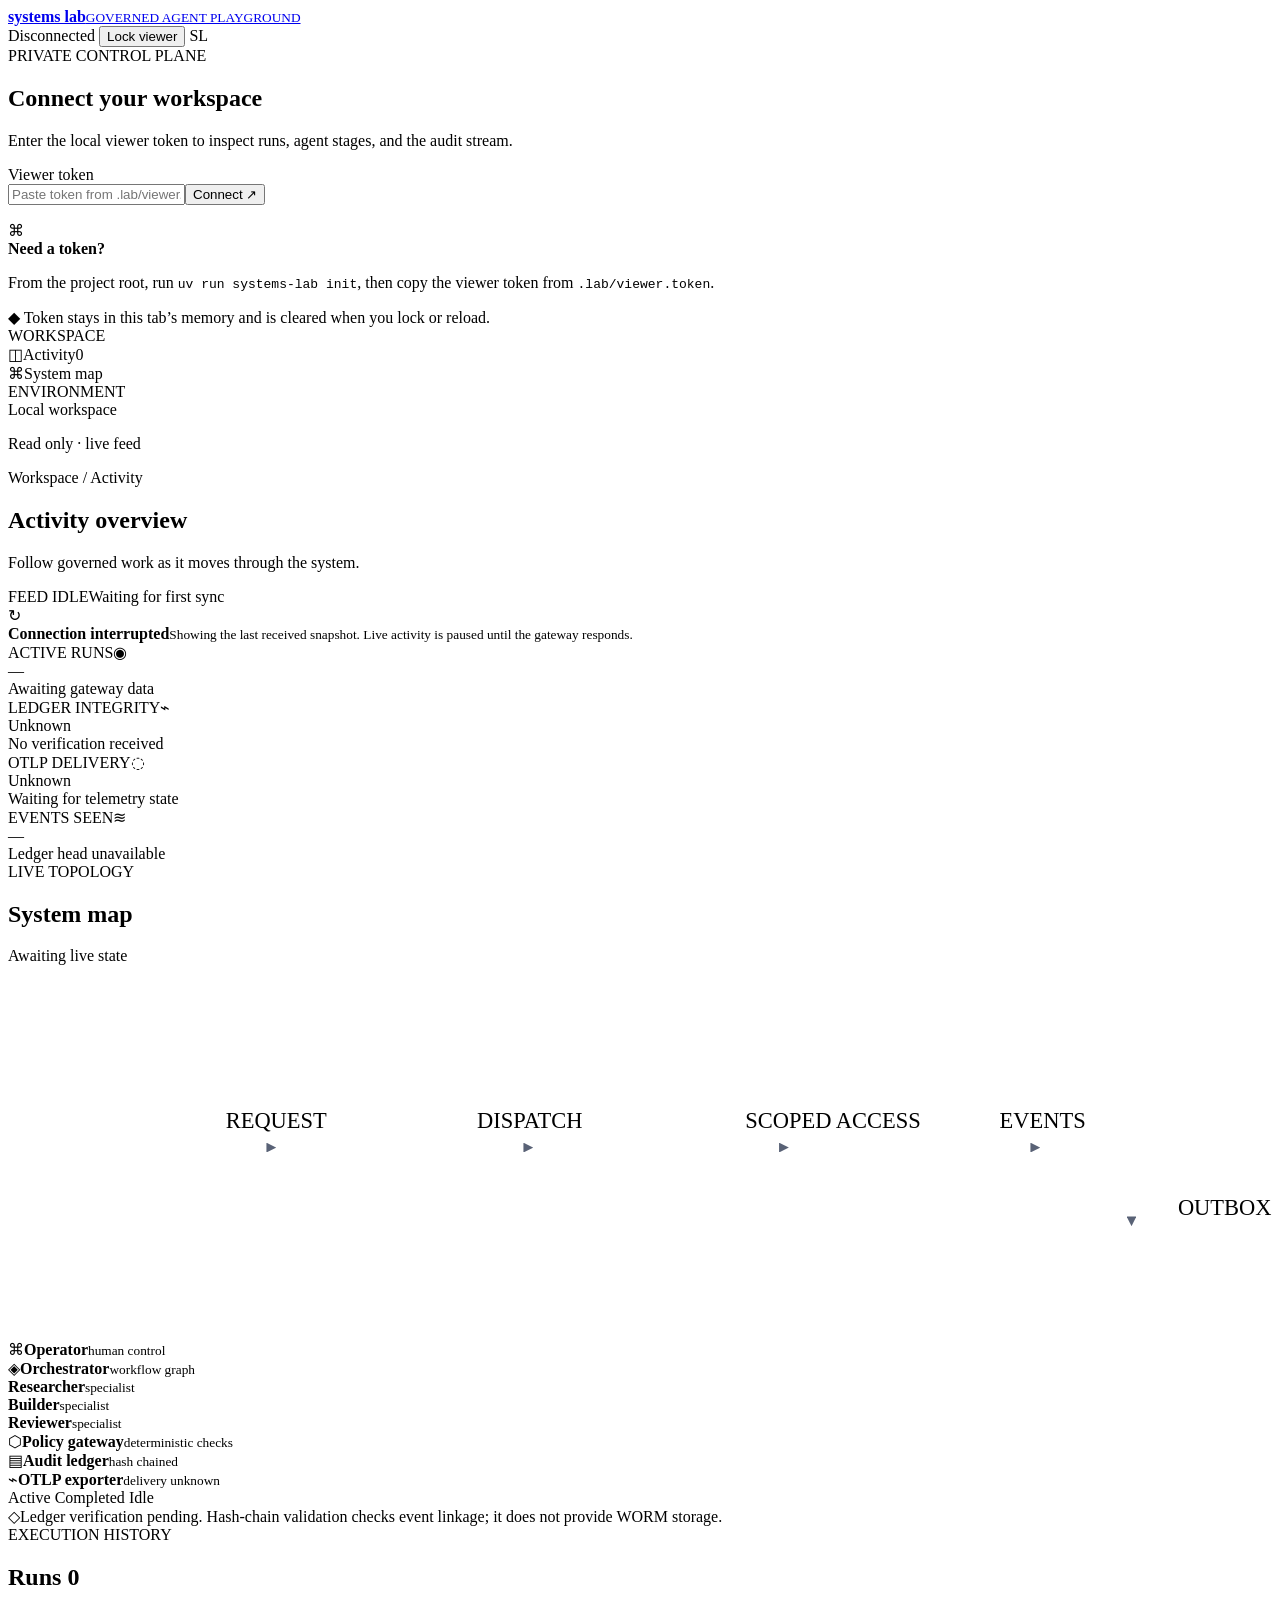
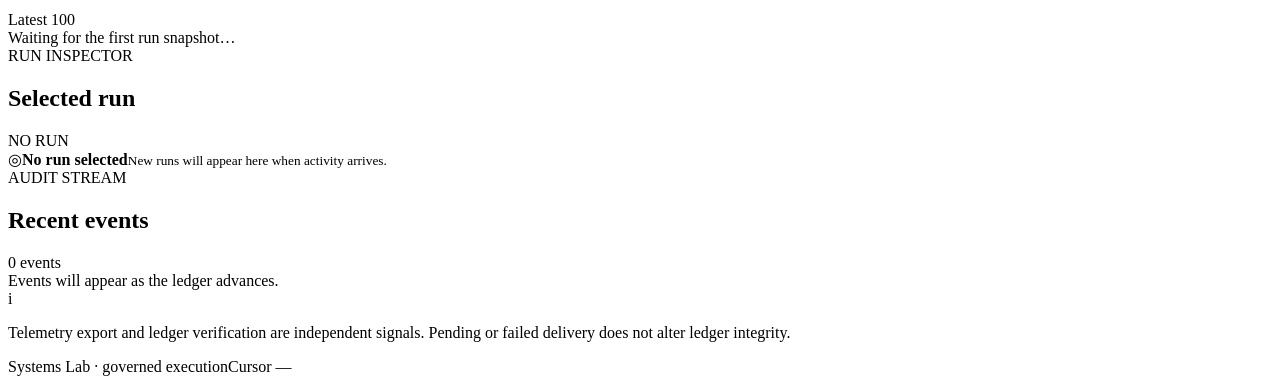
==== src/systems_lab/static/index.html @ c2b4142a "Add durable activity history, OpenTelemetry delivery and live dashboard" ====
<!doctype html>
<html lang="en">
  <head>
    <meta charset="utf-8">
    <meta name="viewport" content="width=device-width, initial-scale=1">
    <meta name="theme-color" content="#10141d">
    <link rel="icon" href="data:image/svg+xml,%3Csvg xmlns='http://www.w3.org/2000/svg' viewBox='0 0 64 64'%3E%3Crect width='64' height='64' rx='16' fill='%23171927'/%3E%3Cpath d='M18 40V24h6v16zm11 0V16h6v24zm11 0V29h6v11z' fill='%23a69bff'/%3E%3C/svg%3E">
    <title>Systems Lab · Activity</title>
    <link rel="stylesheet" href="/static/style.css">
    <script src="/static/app.js" defer></script>
  </head>
  <body>
    <main class="app-shell">
      <header class="topbar">
        <a class="brand" href="/dashboard" aria-label="Systems Lab dashboard home">
          <span class="brand-mark" aria-hidden="true"><span></span><span></span><span></span></span>
          <span><strong>systems lab</strong><small>GOVERNED AGENT PLAYGROUND</small></span>
        </a>
        <div class="topbar-right">
          <span id="connection" class="connection" data-state="offline" role="status" aria-live="polite"><i></i><span>Disconnected</span></span>
          <button id="logout" class="button button-quiet hidden" type="button">Lock viewer</button>
          <span class="avatar" aria-hidden="true">SL</span>
        </div>
      </header>

      <section id="auth-gate" class="auth-gate" aria-labelledby="auth-title">
        <div class="auth-card">
          <div class="eyebrow"><span class="eyebrow-line"></span> PRIVATE CONTROL PLANE</div>
          <h1 id="auth-title">Connect your workspace</h1>
          <p class="auth-copy">Enter the local viewer token to inspect runs, agent stages, and the audit stream.</p>
          <form id="token-form">
            <label for="token">Viewer token</label>
            <div class="token-row"><input id="token" name="token" type="password" autocomplete="off" spellcheck="false" required placeholder="Paste token from .lab/viewer.token"><button class="button button-primary" type="submit">Connect <span aria-hidden="true">↗</span></button></div>
            <p id="auth-error" class="form-error" role="alert"></p>
          </form>
          <div class="setup-note"><span class="setup-icon" aria-hidden="true">⌘</span><div><strong>Need a token?</strong><p>From the project root, run <code>uv run systems-lab init</code>, then copy the viewer token from <code>.lab/viewer.token</code>.</p></div></div>
          <div class="auth-foot"><span class="shield" aria-hidden="true">◆</span> Token stays in this tab’s memory and is cleared when you lock or reload.</div>
        </div>
        <div class="auth-orbit orbit-one" aria-hidden="true"></div><div class="auth-orbit orbit-two" aria-hidden="true"></div>
      </section>

      <div id="dashboard" class="dashboard hidden">
        <aside class="rail" aria-label="Workspace navigation">
          <div class="rail-label">WORKSPACE</div>
          <div class="rail-item active"><span class="rail-icon">◫</span><span>Activity</span><span class="rail-count" id="run-count">0</span></div>
          <div class="rail-item muted"><span class="rail-icon">⌘</span><span>System map</span></div>
          <div class="rail-bottom"><div class="rail-label">ENVIRONMENT</div><div class="env-label"><i></i><span>Local workspace</span></div><p>Read only · live feed</p></div>
        </aside>

        <section class="content">
          <div class="page-heading">
            <div><div class="breadcrumb">Workspace <span>/</span> Activity</div><h1>Activity overview</h1><p>Follow governed work as it moves through the system.</p></div>
            <div class="heading-meta"><span id="feed-badge" class="live-pill" data-state="offline"><i></i> FEED IDLE</span><span id="updated-at" class="updated-at">Waiting for first sync</span></div>
          </div>

          <div id="stale-banner" class="stale-banner hidden" role="status"><span>↻</span><div><strong>Connection interrupted</strong><small>Showing the last received snapshot. Live activity is paused until the gateway responds.</small></div></div>

          <section class="metrics" aria-label="System status">
            <article class="metric-card"><div class="metric-top"><span>ACTIVE RUNS</span><span class="metric-symbol violet">◉</span></div><div id="metric-active" class="metric-value">—</div><div id="metric-active-note" class="metric-note">Awaiting gateway data</div></article>
            <article class="metric-card"><div class="metric-top"><span>LEDGER INTEGRITY</span><span class="metric-symbol green">⌁</span></div><div id="metric-integrity" class="metric-value metric-word">Unknown</div><div id="metric-integrity-note" class="metric-note">No verification received</div></article>
            <article class="metric-card"><div class="metric-top"><span>OTLP DELIVERY</span><span class="metric-symbol blue">◌</span></div><div id="metric-otlp" class="metric-value metric-word">Unknown</div><div id="metric-otlp-note" class="metric-note">Waiting for telemetry state</div></article>
            <article class="metric-card"><div class="metric-top"><span>EVENTS SEEN</span><span class="metric-symbol amber">≋</span></div><div id="metric-events" class="metric-value">—</div><div id="metric-head" class="metric-note">Ledger head unavailable</div></article>
          </section>

          <div class="main-grid">
            <section class="panel system-panel" aria-labelledby="map-title">
                <div class="panel-heading"><div><div class="eyebrow">LIVE TOPOLOGY</div><h2 id="map-title">System map</h2></div><span id="map-state" class="subtle-label">Awaiting live state</span></div>
                <div class="map-scroll"><div class="system-map" id="system-map" aria-label="System component topology">
                  <svg class="wires" viewBox="0 0 900 264" role="img" aria-label="Operator connects to the orchestrator, which coordinates three agents through a policy gateway. Events are stored in the ledger and sent to OTLP.">
                    <defs><marker id="arrow" markerWidth="7" markerHeight="7" refX="6" refY="3.5" orient="auto"><path d="M0 0L7 3.5L0 7Z" fill="#596276"/></marker></defs>
                    <path class="wire" d="M130 130H190" marker-end="url(#arrow)"/><path class="wire" d="M318 130H373" marker-end="url(#arrow)"/>
                    <path class="wire" d="M495 130H555" marker-end="url(#arrow)"/><path class="wire" d="M684 130H734" marker-end="url(#arrow)"/>
                    <path class="wire wire-branch" d="M800 158V185" marker-end="url(#arrow)"/>
                    <text x="155" y="116">REQUEST</text><text x="334" y="116">DISPATCH</text><text x="525" y="116">SCOPED ACCESS</text><text x="706" y="116">EVENTS</text><text x="833" y="178">OUTBOX</text>
                  </svg>
                  <div class="map-node operator" data-component="operator"><span class="node-icon">⌘</span><strong>Operator</strong><small>human control</small></div>
                  <div class="map-node orchestrator" data-component="orchestrator"><span class="node-icon">◈</span><strong>Orchestrator</strong><small id="orchestrator-label">workflow graph</small></div>
                  <div class="agent-stack" aria-label="Specialist agents">
                    <div class="map-node agent" data-agent="researcher"><span class="agent-dot"></span><strong>Researcher</strong><small>specialist</small></div>
                    <div class="map-node agent" data-agent="builder"><span class="agent-dot"></span><strong>Builder</strong><small>specialist</small></div>
                    <div class="map-node agent" data-agent="reviewer"><span class="agent-dot"></span><strong>Reviewer</strong><small>specialist</small></div>
                  </div>
                  <div class="map-node gateway" data-component="gateway"><span class="node-icon">⬡</span><strong>Policy gateway</strong><small>deterministic checks</small></div>
                  <div class="map-node store-node ledger" data-component="ledger"><span class="node-icon">▤</span><strong>Audit ledger</strong><small>hash chained</small></div>
                  <div class="map-node store-node otlp" data-component="otlp"><span class="node-icon">⌁</span><strong>OTLP exporter</strong><small id="otlp-label">delivery unknown</small></div>
                  <div class="map-legend"><span><i class="legend-dot live"></i> Active</span><span><i class="legend-dot done"></i> Completed</span><span><i class="legend-dot idle"></i> Idle</span></div>
                </div></div>
                <div id="integrity-caption" class="integrity-caption"><span class="caption-icon">◇</span><span>Ledger verification pending. Hash-chain validation checks event linkage; it does not provide WORM storage.</span></div>
            </section>

            <div class="primary-column">
              <section class="panel runs-panel" aria-labelledby="runs-title">
                <div class="panel-heading"><div><div class="eyebrow">EXECUTION HISTORY</div><h2 id="runs-title">Runs <span id="runs-total" class="heading-count">0</span></h2></div><span class="subtle-label">Latest 100</span></div>
                <div id="runs-list" class="runs-list"><div class="empty-inline">Waiting for the first run snapshot…</div></div>
              </section>
            </div>

            <aside class="detail-column">
              <section class="panel selected-panel" aria-labelledby="selected-title">
                <div class="panel-heading"><div><div class="eyebrow">RUN INSPECTOR</div><h2 id="selected-title">Selected run</h2></div><span id="run-mode" class="mode-badge">NO RUN</span></div>
                <div id="run-detail" class="run-detail"><div class="empty-detail"><span>◎</span><strong>No run selected</strong><small>New runs will appear here when activity arrives.</small></div></div>
              </section>
              <section class="panel timeline-panel" aria-labelledby="timeline-title">
                <div class="panel-heading"><div><div class="eyebrow">AUDIT STREAM</div><h2 id="timeline-title">Recent events</h2></div><span id="event-count" class="subtle-label">0 events</span></div>
                <div id="event-list" class="event-list"><div class="empty-inline">Events will appear as the ledger advances.</div></div>
              </section>
              <section class="telemetry-footnote"><span class="footnote-icon">i</span><p>Telemetry export and ledger verification are independent signals. Pending or failed delivery does not alter ledger integrity.</p></section>
            </aside>
          </div>
          <footer class="page-footer"><span>Systems Lab <span class="footer-sep">·</span> governed execution</span><span id="footer-cursor">Cursor —</span></footer>
        </section>
      </div>
    </main>
  </body>
</html>
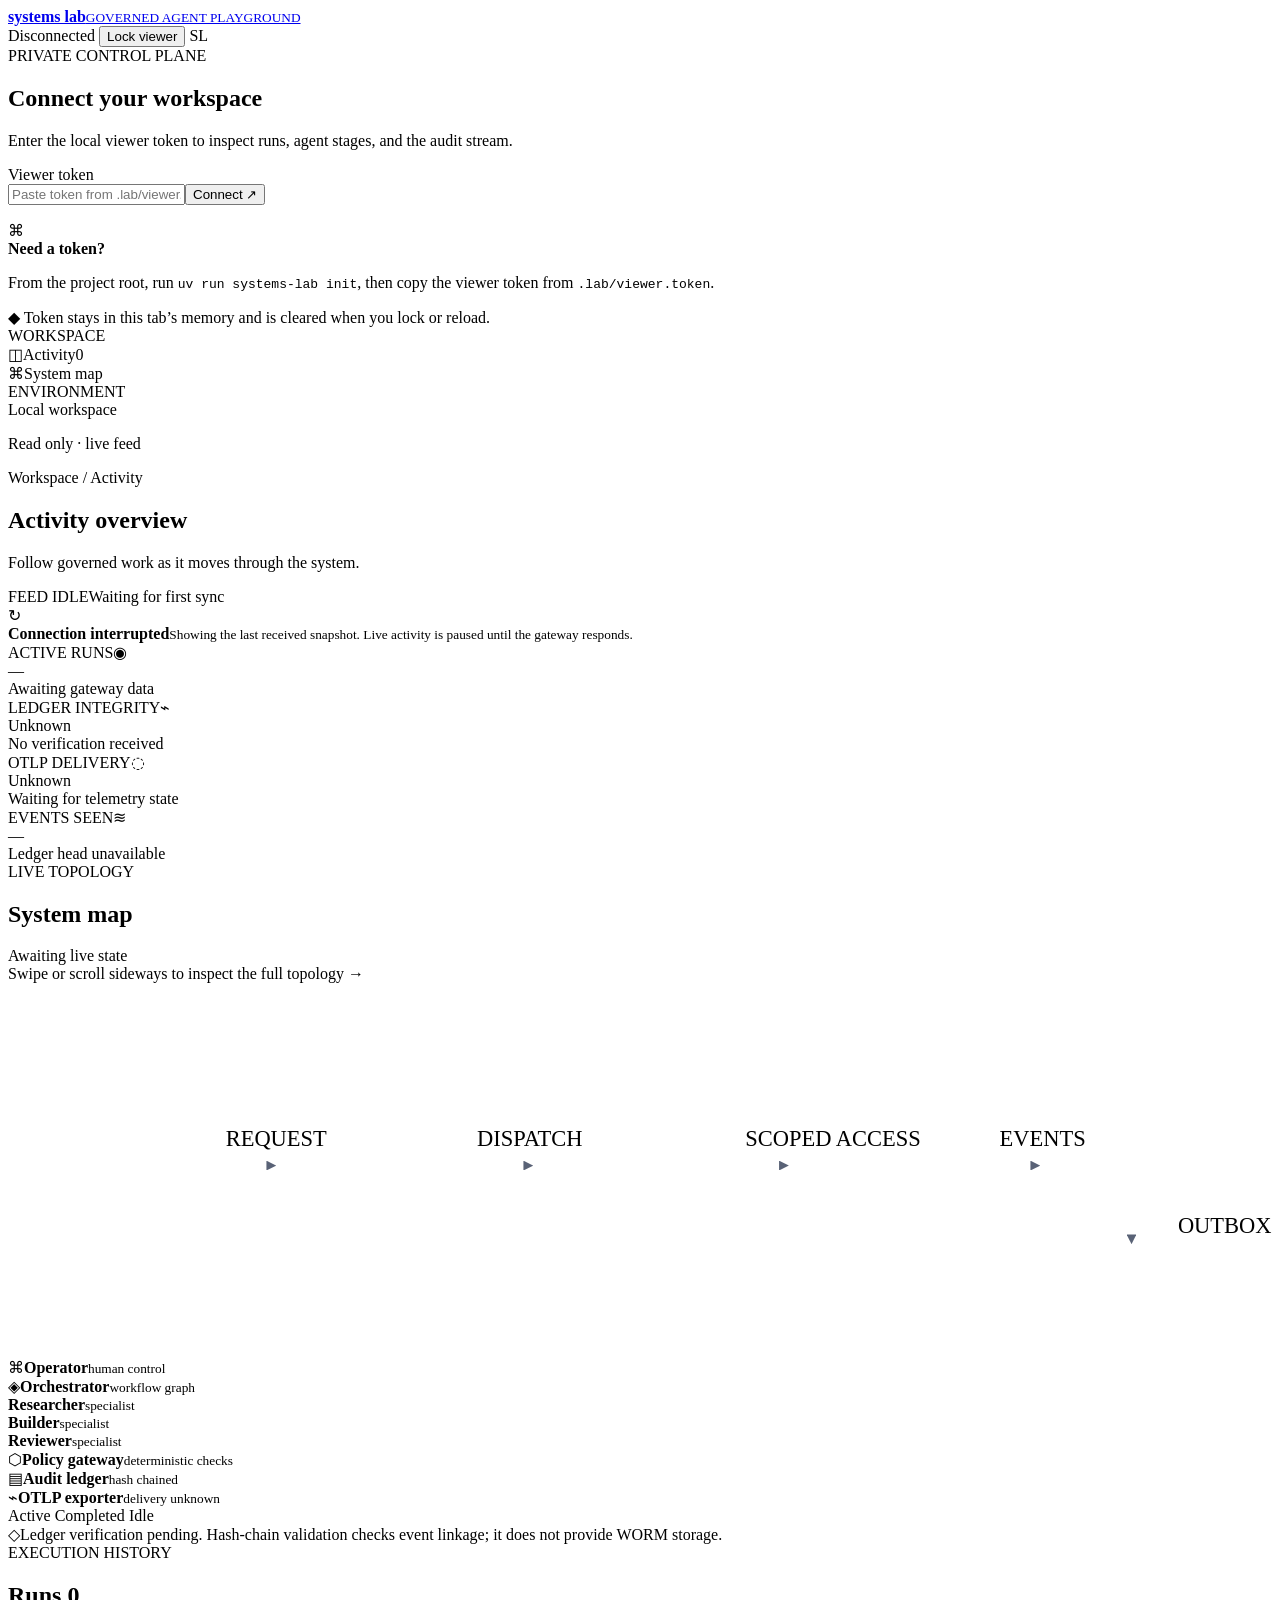
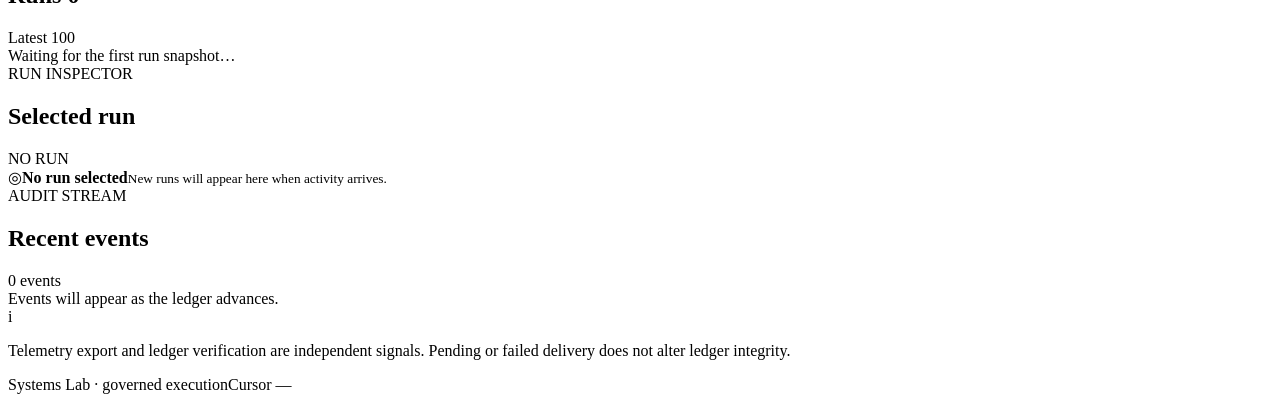
==== commit 3908b95c: "Fix Collector storage and keep activity reads independent of writers" ====
--- a/src/systems_lab/static/index.html
+++ b/src/systems_lab/static/index.html
@@ -65,8 +65,9 @@
           <div class="main-grid">
             <section class="panel system-panel" aria-labelledby="map-title">
                 <div class="panel-heading"><div><div class="eyebrow">LIVE TOPOLOGY</div><h2 id="map-title">System map</h2></div><span id="map-state" class="subtle-label">Awaiting live state</span></div>
+                <div class="map-scroll-hint">Swipe or scroll sideways to inspect the full topology <span aria-hidden="true">→</span></div>
                 <div class="map-scroll"><div class="system-map" id="system-map" aria-label="System component topology">
-                  <svg class="wires" viewBox="0 0 900 264" role="img" aria-label="Operator connects to the orchestrator, which coordinates three agents through a policy gateway. Events are stored in the ledger and sent to OTLP.">
+                  <svg class="wires" viewBox="0 0 900 264" role="img" aria-label="The operator starts an orchestrated workflow. Specialist agents use the deterministic policy gateway, which records events in the audit ledger. The ledger outbox sends telemetry to OTLP.">
                     <defs><marker id="arrow" markerWidth="7" markerHeight="7" refX="6" refY="3.5" orient="auto"><path d="M0 0L7 3.5L0 7Z" fill="#596276"/></marker></defs>
                     <path class="wire" d="M130 130H190" marker-end="url(#arrow)"/><path class="wire" d="M318 130H373" marker-end="url(#arrow)"/>
                     <path class="wire" d="M495 130H555" marker-end="url(#arrow)"/><path class="wire" d="M684 130H734" marker-end="url(#arrow)"/>
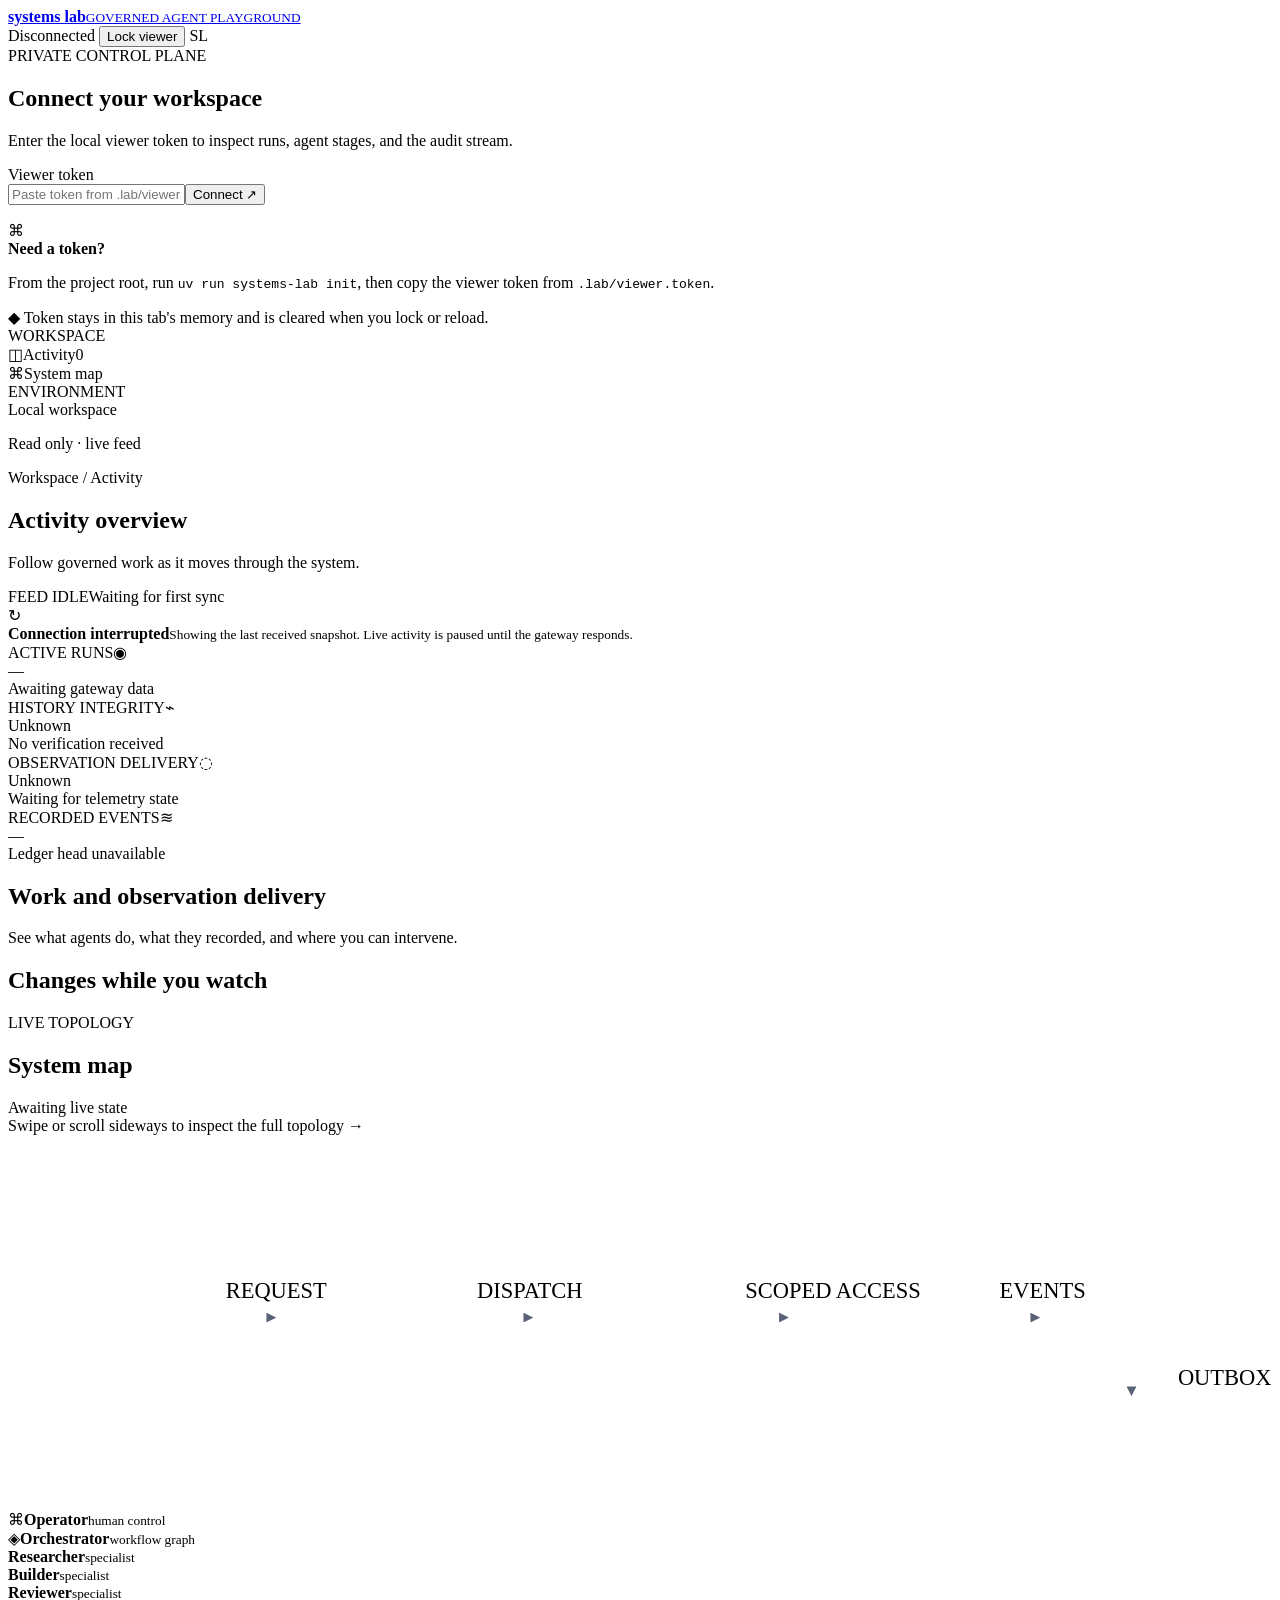
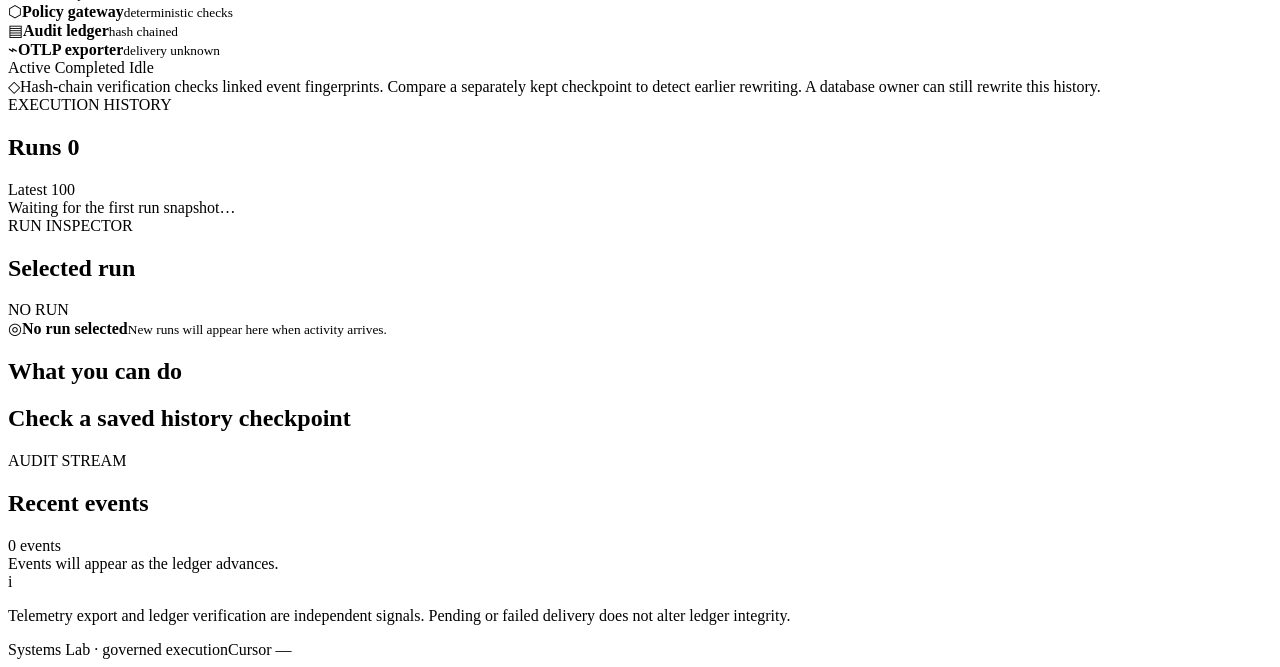
==== commit e809c848: "feat: explain agent activity, waits and history checks" ====
--- a/src/systems_lab/static/index.html
+++ b/src/systems_lab/static/index.html
@@ -7,6 +7,8 @@
     <link rel="icon" href="data:image/svg+xml,%3Csvg xmlns='http://www.w3.org/2000/svg' viewBox='0 0 64 64'%3E%3Crect width='64' height='64' rx='16' fill='%23171927'/%3E%3Cpath d='M18 40V24h6v16zm11 0V16h6v24zm11 0V29h6v11z' fill='%23a69bff'/%3E%3C/svg%3E">
     <title>Systems Lab · Activity</title>
     <link rel="stylesheet" href="/static/style.css">
+    <script src="/static/checkpoint.js" defer></script>
+    <script src="/static/learning.js" defer></script>
     <script src="/static/app.js" defer></script>
   </head>
   <body>
@@ -34,7 +36,7 @@
             <p id="auth-error" class="form-error" role="alert"></p>
           </form>
           <div class="setup-note"><span class="setup-icon" aria-hidden="true">⌘</span><div><strong>Need a token?</strong><p>From the project root, run <code>uv run systems-lab init</code>, then copy the viewer token from <code>.lab/viewer.token</code>.</p></div></div>
-          <div class="auth-foot"><span class="shield" aria-hidden="true">◆</span> Token stays in this tab’s memory and is cleared when you lock or reload.</div>
+          <div class="auth-foot"><span class="shield" aria-hidden="true">◆</span> Token stays in this tab's memory and is cleared when you lock or reload.</div>
         </div>
         <div class="auth-orbit orbit-one" aria-hidden="true"></div><div class="auth-orbit orbit-two" aria-hidden="true"></div>
       </section>
@@ -57,9 +59,21 @@
 
           <section class="metrics" aria-label="System status">
             <article class="metric-card"><div class="metric-top"><span>ACTIVE RUNS</span><span class="metric-symbol violet">◉</span></div><div id="metric-active" class="metric-value">—</div><div id="metric-active-note" class="metric-note">Awaiting gateway data</div></article>
-            <article class="metric-card"><div class="metric-top"><span>LEDGER INTEGRITY</span><span class="metric-symbol green">⌁</span></div><div id="metric-integrity" class="metric-value metric-word">Unknown</div><div id="metric-integrity-note" class="metric-note">No verification received</div></article>
-            <article class="metric-card"><div class="metric-top"><span>OTLP DELIVERY</span><span class="metric-symbol blue">◌</span></div><div id="metric-otlp" class="metric-value metric-word">Unknown</div><div id="metric-otlp-note" class="metric-note">Waiting for telemetry state</div></article>
-            <article class="metric-card"><div class="metric-top"><span>EVENTS SEEN</span><span class="metric-symbol amber">≋</span></div><div id="metric-events" class="metric-value">—</div><div id="metric-head" class="metric-note">Ledger head unavailable</div></article>
+            <article class="metric-card"><div class="metric-top"><span>HISTORY INTEGRITY</span><span class="metric-symbol green">⌁</span></div><div id="metric-integrity" class="metric-value metric-word">Unknown</div><div id="metric-integrity-note" class="metric-note">No verification received</div></article>
+            <article class="metric-card"><div class="metric-top"><span>OBSERVATION DELIVERY</span><span class="metric-symbol blue">◌</span></div><div id="metric-otlp" class="metric-value metric-word">Unknown</div><div id="metric-otlp-note" class="metric-note">Waiting for telemetry state</div></article>
+            <article class="metric-card"><div class="metric-top"><span>RECORDED EVENTS</span><span class="metric-symbol amber">≋</span></div><div id="metric-events" class="metric-value">—</div><div id="metric-head" class="metric-note">Ledger head unavailable</div></article>
+          </section>
+
+          <section class="panel learning-panel" aria-labelledby="learning-flow-title">
+            <div class="panel-heading"><h2 id="learning-flow-title">Work and observation delivery</h2></div>
+            <div id="learning-flow" class="learning-flow-content">
+              <p>See what agents do, what they recorded, and where you can intervene.</p>
+            </div>
+          </section>
+
+          <section class="panel learning-panel" aria-labelledby="learning-history-title">
+            <div class="panel-heading"><h2 id="learning-history-title">Changes while you watch</h2></div>
+            <div id="learning-history" class="learning-history-content"></div>
           </section>
 
           <div class="main-grid">
@@ -86,7 +100,7 @@
                   <div class="map-node store-node otlp" data-component="otlp"><span class="node-icon">⌁</span><strong>OTLP exporter</strong><small id="otlp-label">delivery unknown</small></div>
                   <div class="map-legend"><span><i class="legend-dot live"></i> Active</span><span><i class="legend-dot done"></i> Completed</span><span><i class="legend-dot idle"></i> Idle</span></div>
                 </div></div>
-                <div id="integrity-caption" class="integrity-caption"><span class="caption-icon">◇</span><span>Ledger verification pending. Hash-chain validation checks event linkage; it does not provide WORM storage.</span></div>
+                <div id="integrity-caption" class="integrity-caption"><span class="caption-icon">◇</span><span>Hash-chain verification checks linked event fingerprints. Compare a separately kept checkpoint to detect earlier rewriting. A database owner can still rewrite this history.</span></div>
             </section>
 
             <div class="primary-column">
@@ -101,6 +115,14 @@
                 <div class="panel-heading"><div><div class="eyebrow">RUN INSPECTOR</div><h2 id="selected-title">Selected run</h2></div><span id="run-mode" class="mode-badge">NO RUN</span></div>
                 <div id="run-detail" class="run-detail"><div class="empty-detail"><span>◎</span><strong>No run selected</strong><small>New runs will appear here when activity arrives.</small></div></div>
               </section>
+              <section class="panel learning-panel" aria-labelledby="learning-control-title">
+                <div class="panel-heading"><h2 id="learning-control-title">What you can do</h2></div>
+                <div id="learning-control" class="learning-control-content"></div>
+              </section>
+              <section class="panel learning-panel" aria-labelledby="learning-checkpoint-title">
+                <div class="panel-heading"><h2 id="learning-checkpoint-title">Check a saved history checkpoint</h2></div>
+                <div id="learning-checkpoint" class="learning-checkpoint-content"></div>
+              </section>
               <section class="panel timeline-panel" aria-labelledby="timeline-title">
                 <div class="panel-heading"><div><div class="eyebrow">AUDIT STREAM</div><h2 id="timeline-title">Recent events</h2></div><span id="event-count" class="subtle-label">0 events</span></div>
                 <div id="event-list" class="event-list"><div class="empty-inline">Events will appear as the ledger advances.</div></div>
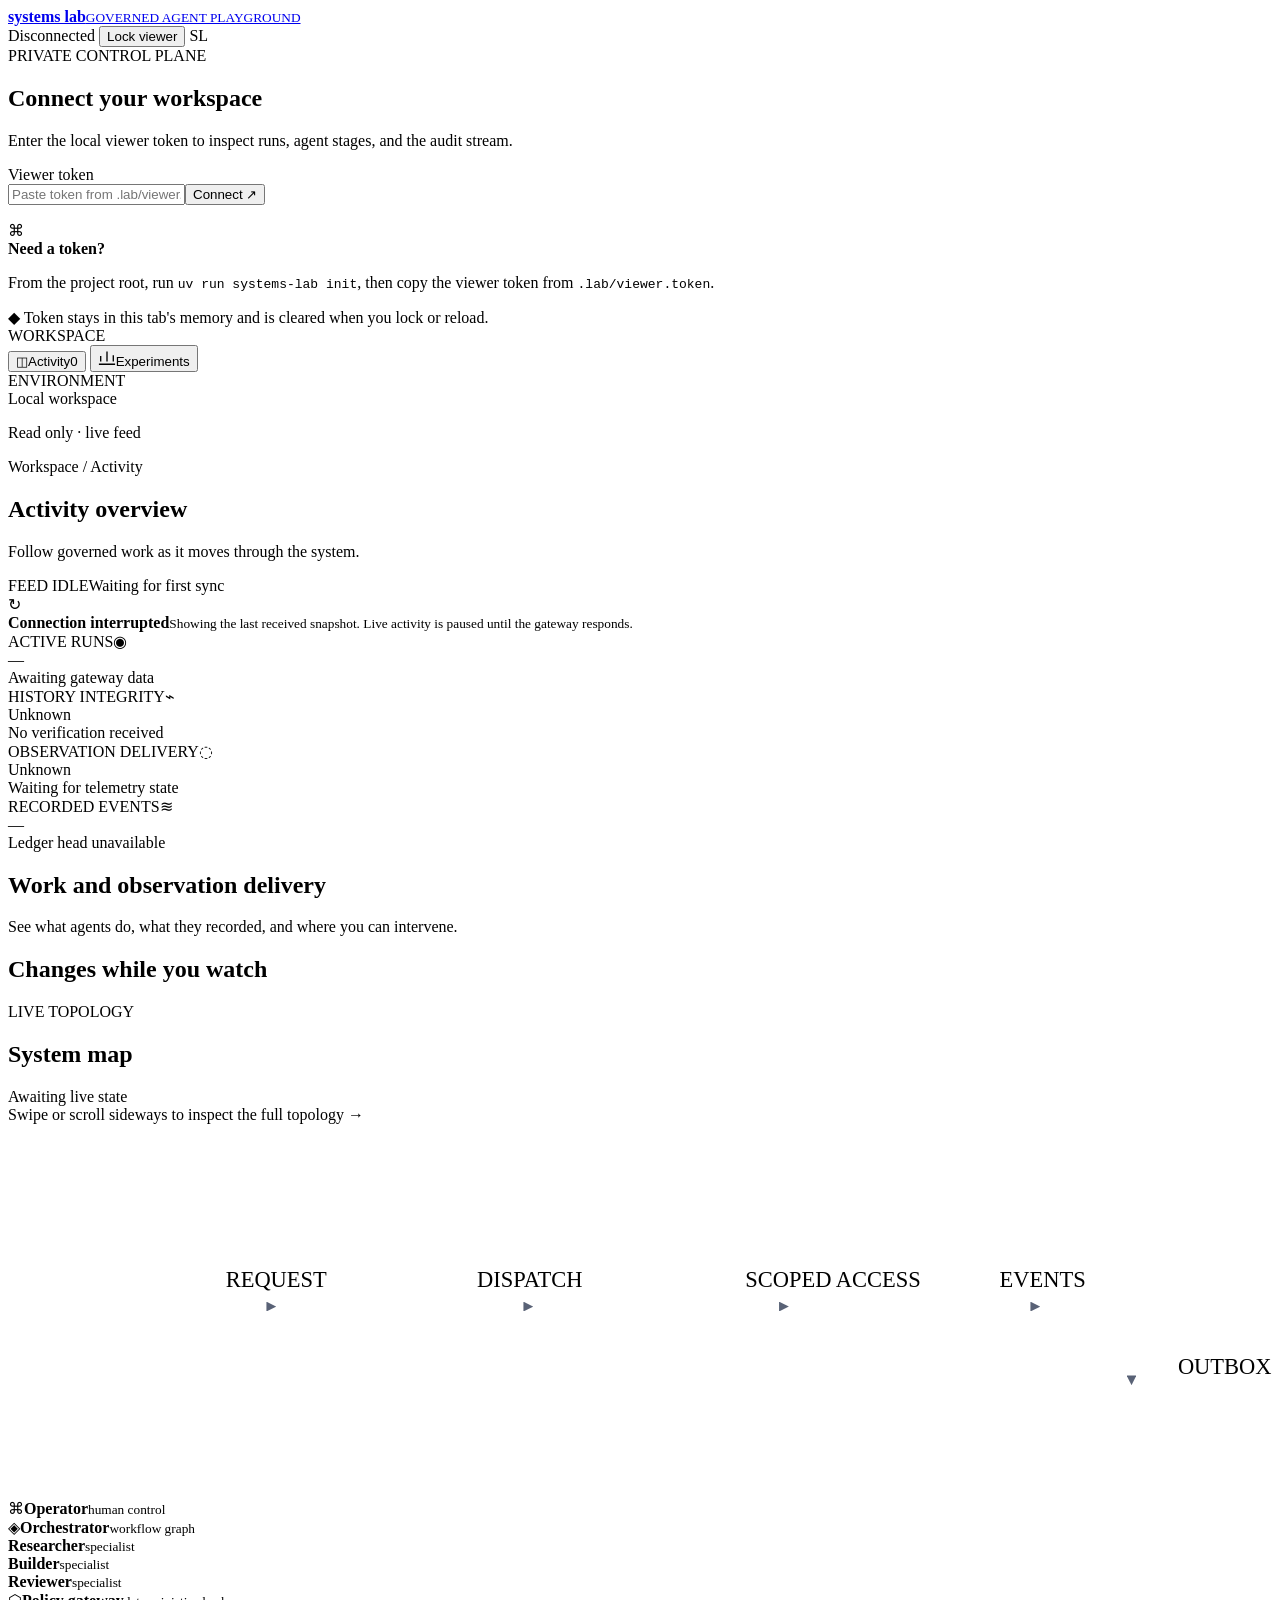
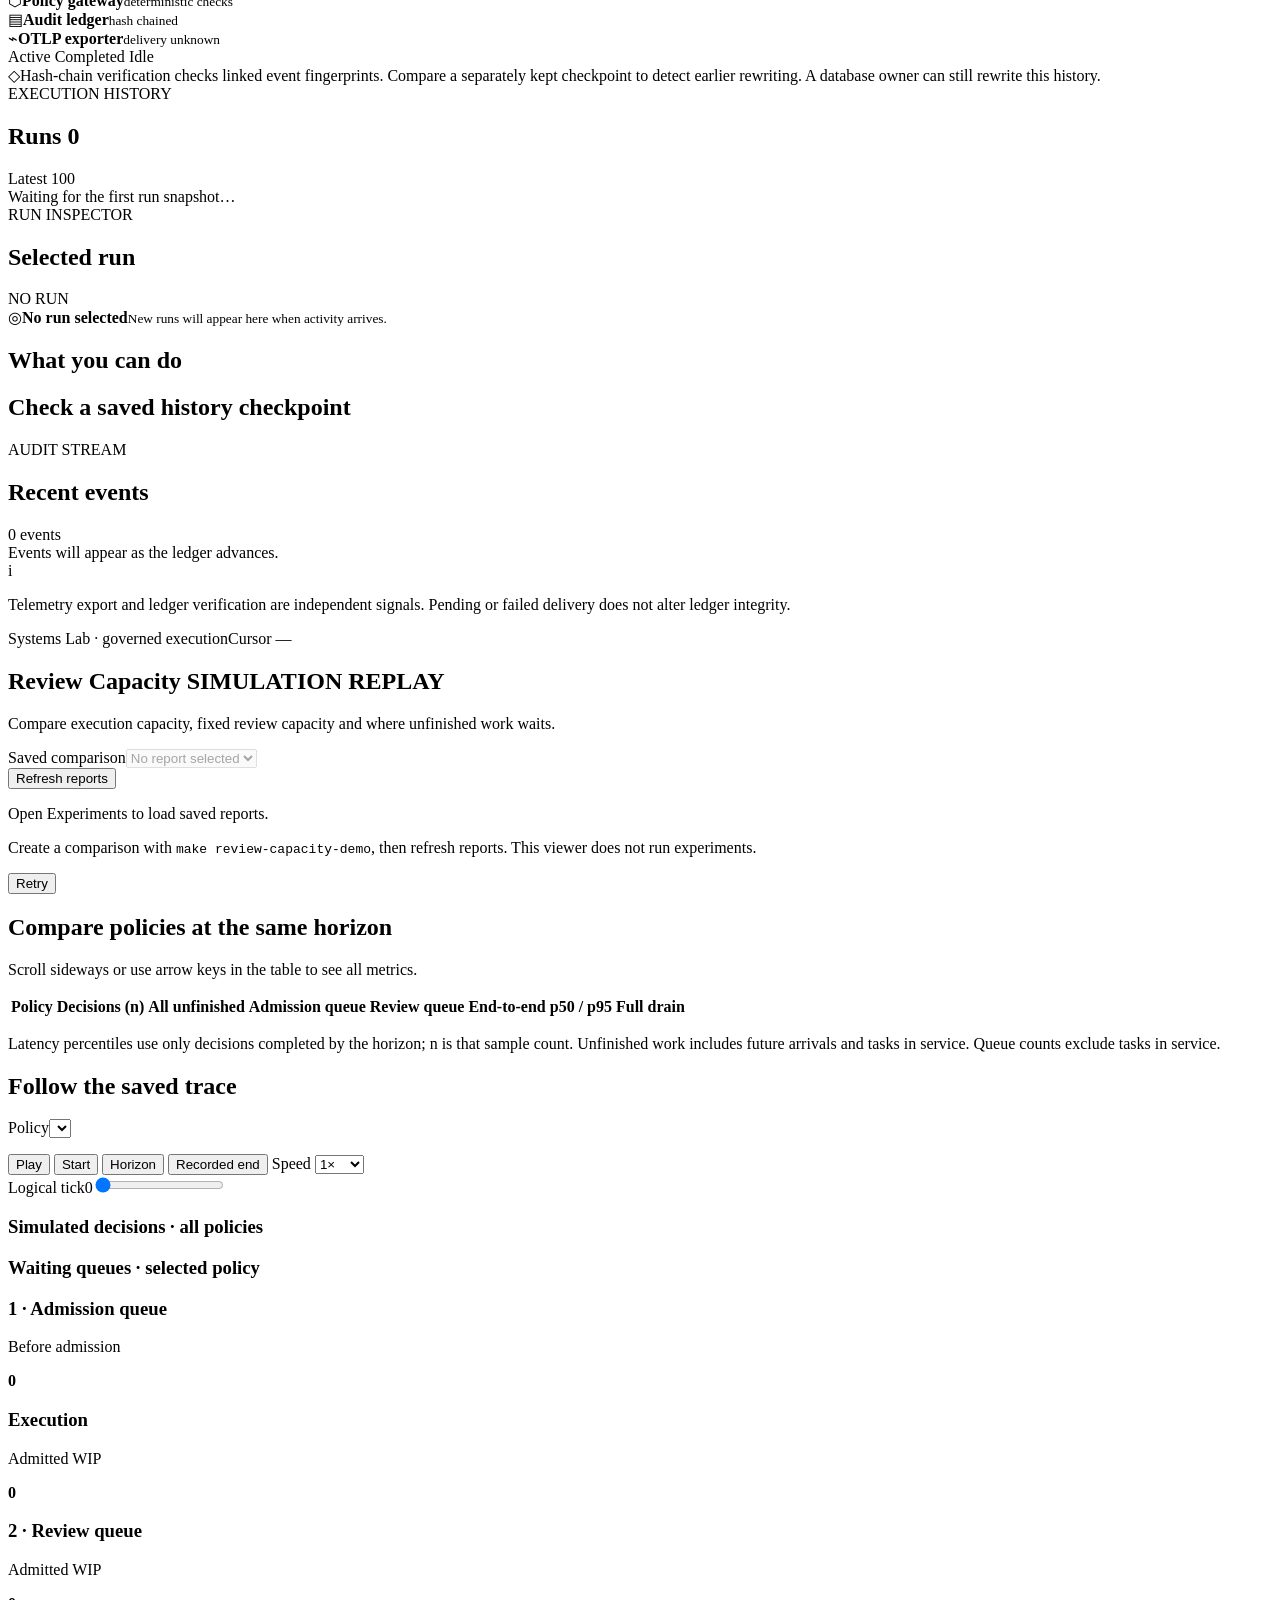
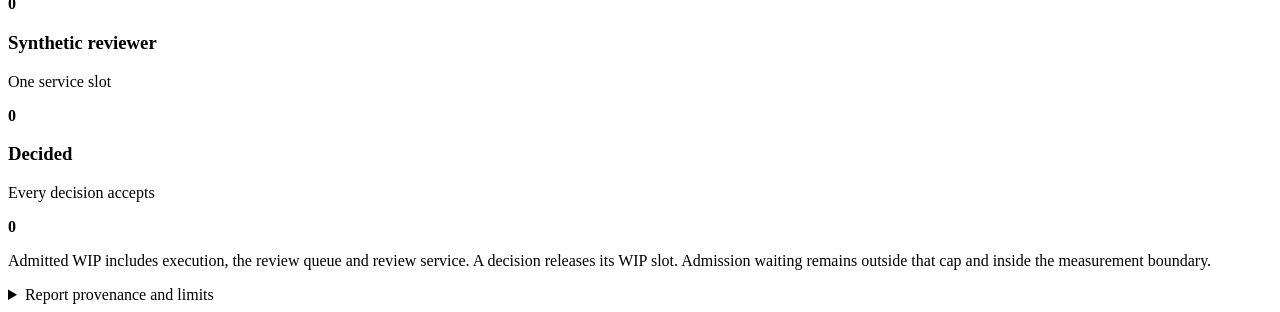
==== commit 0e1a186f: "feat: integrate review capacity comparison and replay" ====
--- a/src/systems_lab/static/index.html
+++ b/src/systems_lab/static/index.html
@@ -7,8 +7,11 @@
     <link rel="icon" href="data:image/svg+xml,%3Csvg xmlns='http://www.w3.org/2000/svg' viewBox='0 0 64 64'%3E%3Crect width='64' height='64' rx='16' fill='%23171927'/%3E%3Cpath d='M18 40V24h6v16zm11 0V16h6v24zm11 0V29h6v11z' fill='%23a69bff'/%3E%3C/svg%3E">
     <title>Systems Lab · Activity</title>
     <link rel="stylesheet" href="/static/style.css">
+    <link rel="stylesheet" href="/static/experiments.css">
     <script src="/static/checkpoint.js" defer></script>
     <script src="/static/learning.js" defer></script>
+    <script src="/static/review-capacity.js" defer></script>
+    <script src="/static/experiments.js" defer></script>
     <script src="/static/app.js" defer></script>
   </head>
   <body>
@@ -44,12 +47,14 @@
       <div id="dashboard" class="dashboard hidden">
         <aside class="rail" aria-label="Workspace navigation">
           <div class="rail-label">WORKSPACE</div>
-          <div class="rail-item active"><span class="rail-icon">◫</span><span>Activity</span><span class="rail-count" id="run-count">0</span></div>
-          <div class="rail-item muted"><span class="rail-icon">⌘</span><span>System map</span></div>
-          <div class="rail-bottom"><div class="rail-label">ENVIRONMENT</div><div class="env-label"><i></i><span>Local workspace</span></div><p>Read only · live feed</p></div>
+          <nav aria-label="Dashboard views">
+            <button id="activity-nav" class="rail-item active" type="button" aria-pressed="true" aria-controls="activity-view"><span class="rail-icon" aria-hidden="true">◫</span><span>Activity</span><span class="rail-count" id="run-count">0</span></button>
+            <button id="experiments-nav" class="rail-item" type="button" aria-pressed="false" aria-controls="experiments-view"><svg class="rail-icon" width="18" height="18" viewBox="0 0 20 20" fill="none" stroke="currentColor" stroke-width="1.5" aria-hidden="true"><path d="M3 15V9m7 6V4m7 11v-7M1 18h18"/></svg><span>Experiments</span></button>
+          </nav>
+          <div class="rail-bottom"><div class="rail-label">ENVIRONMENT</div><div class="env-label"><i></i><span>Local workspace</span></div><p id="view-context">Read only · live feed</p></div>
         </aside>
 
-        <section class="content">
+        <section class="content" id="activity-view">
           <div class="page-heading">
             <div><div class="breadcrumb">Workspace <span>/</span> Activity</div><h1>Activity overview</h1><p>Follow governed work as it moves through the system.</p></div>
             <div class="heading-meta"><span id="feed-badge" class="live-pill" data-state="offline"><i></i> FEED IDLE</span><span id="updated-at" class="updated-at">Waiting for first sync</span></div>
@@ -132,6 +137,59 @@
           </div>
           <footer class="page-footer"><span>Systems Lab <span class="footer-sep">·</span> governed execution</span><span id="footer-cursor">Cursor —</span></footer>
         </section>
+        <section class="content hidden" id="experiments-view" aria-labelledby="experiments-title">
+          <header class="experiment-heading">
+            <div><h1 id="experiments-title">Review Capacity <span class="simulation-badge">SIMULATION REPLAY</span></h1><p>Compare execution capacity, fixed review capacity and where unfinished work waits.</p></div>
+          </header>
+          <div class="experiment-toolbar">
+            <div class="report-field"><label for="experiment-attempt">Saved comparison</label><select id="experiment-attempt" disabled><option value="">No report selected</option></select></div>
+            <button id="experiment-refresh" class="button button-quiet" type="button">Refresh reports</button>
+          </div>
+          <div class="experiment-feedback">
+            <p id="experiment-status" role="status" aria-live="polite">Open Experiments to load saved reports.</p>
+            <p id="experiment-empty" class="hidden">Create a comparison with <code>make review-capacity-demo</code>, then refresh reports. This viewer does not run experiments.</p>
+            <button id="experiment-retry" class="button button-quiet hidden" type="button">Retry</button>
+          </div>
+          <div id="experiment-report" class="hidden">
+            <section class="experiment-comparison" aria-labelledby="comparison-title">
+              <h2 id="comparison-title">Compare policies at the same horizon</h2>
+              <p id="experiment-boundary"></p>
+              <p class="comparison-scroll-hint">Scroll sideways or use arrow keys in the table to see all metrics.</p>
+              <div class="comparison-scroll" role="region" aria-label="Policy comparison table, scroll horizontally for more metrics" tabindex="0">
+                <table class="comparison-table"><caption id="comparison-caption"></caption><thead><tr><th scope="col">Policy</th><th scope="col">Decisions (n)</th><th scope="col">All unfinished</th><th scope="col">Admission queue</th><th scope="col">Review queue</th><th scope="col">End-to-end p50 / p95</th><th scope="col">Full drain</th></tr></thead><tbody id="comparison-rows"></tbody></table>
+              </div>
+              <p class="experiment-note">Latency percentiles use only decisions completed by the horizon; n is that sample count. Unfinished work includes future arrivals and tasks in service. Queue counts exclude tasks in service.</p>
+            </section>
+            <section class="experiment-replay" aria-labelledby="replay-title">
+              <div class="replay-heading"><h2 id="replay-title">Follow the saved trace</h2><div class="policy-field"><label for="replay-policy">Policy</label><select id="replay-policy"></select></div></div>
+              <p id="replay-policy-facts"></p>
+              <div class="replay-controls">
+                <button id="replay-play" class="button button-primary" type="button">Play</button>
+                <button id="replay-start" class="button button-quiet" type="button">Start</button>
+                <button id="replay-horizon" class="button button-quiet" type="button">Horizon</button>
+                <button id="replay-end" class="button button-quiet" type="button">Recorded end</button>
+                <label class="speed-field" for="replay-speed">Speed <select id="replay-speed"><option value="0.5">0.5×</option><option value="1" selected>1×</option><option value="2">2×</option><option value="4">4×</option></select></label>
+              </div>
+              <div class="replay-seek"><label for="replay-seek">Logical tick</label><output id="replay-tick" for="replay-seek">0</output><input id="replay-seek" type="range" min="0" max="1" step="1" value="0"></div>
+              <p id="replay-motion" class="experiment-note"></p>
+              <div class="experiment-charts">
+                <section><h3>Simulated decisions · all policies</h3><div id="decision-chart"></div><div id="decision-legend" class="chart-legend"></div></section>
+                <section><h3>Waiting queues · selected policy</h3><div id="queue-chart"></div><div id="queue-legend" class="chart-legend"></div></section>
+              </div>
+              <div class="replay-summary"><span id="replay-future"></span><strong id="replay-totals" role="status" aria-live="off"></strong></div>
+              <div class="replay-flow" aria-label="Saved task positions">
+                <section data-stage="queued"><h3>1 · Admission queue</h3><p>Before admission</p><strong data-count="queued">0</strong><div data-tasks="queued" class="task-list"></div></section>
+                <section data-stage="executing"><h3>Execution</h3><p>Admitted WIP</p><strong data-count="executing">0</strong><div data-tasks="executing" class="task-list"></div></section>
+                <section data-stage="awaiting_review"><h3>2 · Review queue</h3><p>Admitted WIP</p><strong data-count="awaiting_review">0</strong><div data-tasks="awaiting_review" class="task-list"></div></section>
+                <section data-stage="reviewing"><h3>Synthetic reviewer</h3><p>One service slot</p><strong data-count="reviewing">0</strong><div data-tasks="reviewing" class="task-list"></div></section>
+                <section data-stage="decided"><h3>Decided</h3><p>Every decision accepts</p><strong data-count="decided">0</strong><div data-tasks="decided" class="task-list"></div></section>
+              </div>
+              <p class="experiment-note">Admitted WIP includes execution, the review queue and review service. A decision releases its WIP slot. Admission waiting remains outside that cap and inside the measurement boundary.</p>
+              <p id="replay-drain" class="experiment-note"></p>
+            </section>
+            <details class="experiment-evidence"><summary>Report provenance and limits</summary><p>Saved synthetic event-time model. Logical ticks are not seconds. This replay measures neither real agent concurrency nor human review quality. Playback and speed only change this view; they never run agents or record decisions.</p><dl id="experiment-evidence"></dl></details>
+          </div>
+        </section>
       </div>
     </main>
   </body>
